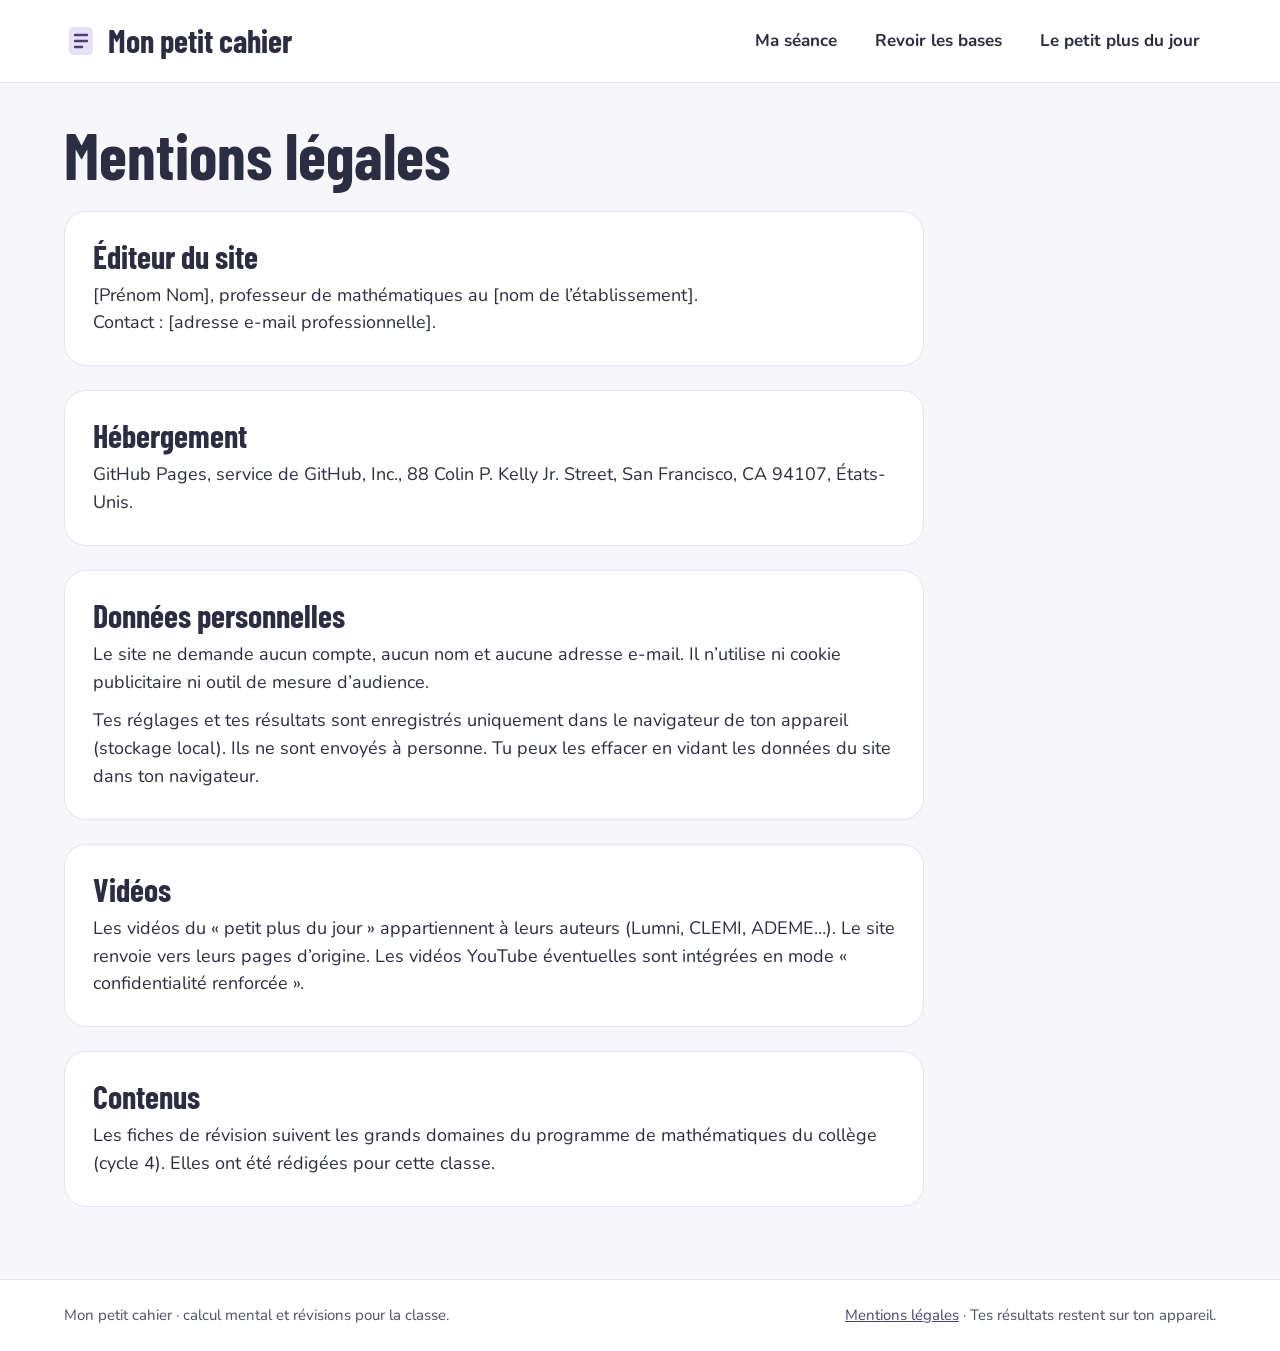
==== mentions-legales/index.html @ a5ea0465 "Add files via upload" ====
<!DOCTYPE html>
<html lang="fr">
<head>
<meta charset="utf-8">
<meta name="viewport" content="width=device-width, initial-scale=1">
<title>Mentions légales · Mon petit cahier</title>
<meta name="description" content="Mentions légales du site Mon petit cahier.">
<link rel="icon" href="data:image/svg+xml,%3Csvg xmlns='http://www.w3.org/2000/svg' viewBox='0 0 34 34'%3E%3Crect x='5' y='3' width='24' height='28' rx='5' fill='%23E6E1F5'/%3E%3Cpath d='M11 11h12M11 17h12M11 23h7' stroke='%234A3F7A' stroke-width='2.4' stroke-linecap='round'/%3E%3C/svg%3E">
<link rel="preconnect" href="https://fonts.googleapis.com">
<link rel="preconnect" href="https://fonts.gstatic.com" crossorigin>
<link href="https://fonts.googleapis.com/css2?family=Barlow+Condensed:wght@600;700&family=Nunito:wght@400;600;700;800&display=swap" rel="stylesheet">
<link rel="stylesheet" href="../assets/style.css">
</head>
<body>
<a class="skip" href="#contenu">Aller au contenu</a>
<header class="entete">
  <div class="entete-in">
    <a class="logo" href="../index.html"><svg width="34" height="34" viewBox="0 0 34 34" aria-hidden="true"><rect x="5" y="3" width="24" height="28" rx="5" fill="#E6E1F5"></rect><path d="M11 11h12M11 17h12M11 23h7" stroke="#4A3F7A" stroke-width="2.4" stroke-linecap="round"></path></svg>Mon petit cahier</a>
    <nav class="nav" aria-label="Navigation principale"><a href="../entrainement/index.html">Ma séance</a><a href="../bases/index.html">Revoir les bases</a><a href="../videos/index.html">Le petit plus du jour</a></nav>
  </div>
</header>
<main id="contenu">
<div class="wrap">
<article class="fiche">
  <h1>Mentions légales</h1>
  <section class="carte"><h2>Éditeur du site</h2>
    <p>[Prénom Nom], professeur de mathématiques au [nom de l’établissement].<br>Contact : [adresse e-mail professionnelle].</p></section>
  <section class="carte"><h2>Hébergement</h2>
    <p>GitHub Pages, service de GitHub, Inc., 88 Colin P. Kelly Jr. Street, San Francisco, CA 94107, États-Unis.</p></section>
  <section class="carte"><h2>Données personnelles</h2>
    <p>Le site ne demande aucun compte, aucun nom et aucune adresse e-mail. Il n’utilise ni cookie publicitaire ni outil de mesure d’audience.</p>
    <p style="margin-top:10px">Tes réglages et tes résultats sont enregistrés uniquement dans le navigateur de ton appareil (stockage local). Ils ne sont envoyés à personne. Tu peux les effacer en vidant les données du site dans ton navigateur.</p></section>
  <section class="carte"><h2>Vidéos</h2>
    <p>Les vidéos du « petit plus du jour » appartiennent à leurs auteurs (Lumni, CLEMI, ADEME…). Le site renvoie vers leurs pages d’origine. Les vidéos YouTube éventuelles sont intégrées en mode « confidentialité renforcée ».</p></section>
  <section class="carte"><h2>Contenus</h2>
    <p>Les fiches de révision suivent les grands domaines du programme de mathématiques du collège (cycle 4). Elles ont été rédigées pour cette classe.</p></section>
</article>
</div>
</main>
<footer class="pied">
  <div class="wrap">
    <p>Mon petit cahier · calcul mental et révisions pour la classe.</p>
    <p><a href="../mentions-legales/index.html">Mentions légales</a> · Tes résultats restent sur ton appareil.</p>
  </div>
</footer>
<script src="../assets/app.js"></script>
</body>
</html>
---- assets/style.css ----
/* Mon petit cahier — feuille de style commune */
:root{
  --fond:#F7F7FB; --blanc:#fff; --encre:#2B2D42; --doux:#4B4E66; --trait:#E6E4F0;
  --lavande:#E6E1F5; --lavande-fort:#8F7FD1; --violet:#4A3F7A; --violet-fonce:#2F2757;
  --sauge:#DDEBDF; --vert:#2E6B45; --vert-barre:#7FB38F;
  --ciel:#DCEBF7; --bleu:#1F4E79;
  --peche:#FCEBDF; --brique:#7A3E1D; --rouge:#B42318;
  --rayon:22px;
}
*{box-sizing:border-box}
html{scroll-behavior:smooth}
body{margin:0;background:var(--fond);color:var(--encre);font-family:"Nunito",system-ui,sans-serif;font-size:18px;line-height:1.55}
h1,h2,h3,.titre{font-family:"Barlow Condensed","Arial Narrow",sans-serif;font-weight:700;line-height:1;margin:0}
a{color:var(--violet)} a:hover{color:var(--violet-fonce)}
p{margin:0}
img,iframe{max-width:100%}
.wrap{max-width:1200px;margin:0 auto;padding:0 24px}
.skip{position:absolute;left:-9999px}
.skip:focus{left:16px;top:16px;background:#fff;padding:8px 12px;border-radius:8px;z-index:10}
:focus-visible{outline:3px solid var(--lavande-fort);outline-offset:2px}

/* En-tête */
.entete{background:#fff;border-bottom:1px solid var(--trait)}
.entete-in{display:flex;flex-wrap:wrap;align-items:center;justify-content:space-between;gap:12px;padding:16px 24px;max-width:1200px;margin:0 auto}
.logo{text-decoration:none;color:var(--encre);font-family:"Barlow Condensed",sans-serif;font-weight:700;font-size:32px;display:flex;align-items:center;gap:10px}
.nav{display:flex;flex-wrap:wrap;gap:6px;font-weight:700;font-size:17px}
.nav a{text-decoration:none;color:var(--encre);padding:10px 16px;border-radius:999px}
.nav a[aria-current="page"],.nav a:hover{background:var(--lavande)}

main{padding:40px 0 72px}
.pile{display:flex;flex-direction:column;gap:56px}
.surtitre{font-weight:800;color:var(--violet)}
.chapo{color:var(--doux);max-width:560px}
.carte{background:#fff;border:1px solid var(--trait);border-radius:var(--rayon);padding:28px}
.rang{display:flex;flex-wrap:wrap;gap:20px}
.rang>*{flex:1 1 420px;min-width:0}

/* Boutons */
.btn{display:inline-flex;align-items:center;justify-content:center;gap:8px;font:inherit;font-weight:800;padding:14px 24px;border:0;border-radius:14px;background:var(--violet);color:#fff;text-decoration:none;cursor:pointer;min-height:48px}
.btn:hover{background:var(--violet-fonce);color:#fff}
.btn.clair{background:#fff;color:var(--violet);border:1.5px solid var(--violet)}
.btn.clair:hover{background:var(--lavande);color:var(--violet-fonce)}
.btn:disabled{opacity:.5;cursor:default}
.actions{display:flex;flex-wrap:wrap;gap:10px;align-items:center}

/* Accueil */
.hero{display:flex;flex-wrap:wrap;gap:32px;align-items:stretch}
.hero-texte{flex:1.2 1 460px;display:flex;flex-direction:column;gap:16px;justify-content:center}
.hero h1{font-size:clamp(52px,8vw,80px);line-height:.95}
.derniere{background:var(--sauge);border-radius:14px;padding:12px 16px;font-weight:700;align-self:flex-start}

/* Vidéo */
.video{flex:1 1 380px;min-width:0;display:flex;flex-direction:column;gap:12px;padding:20px}
.video-tete{display:flex;justify-content:space-between;align-items:center;gap:8px;flex-wrap:wrap}
.pastille{font-size:14px;font-weight:800;border-radius:999px;padding:4px 12px;background:var(--ciel);color:var(--bleu)}
.ecran{aspect-ratio:16/9;background:#E9EEF7;border-radius:14px;display:flex;align-items:center;justify-content:center;overflow:hidden;text-decoration:none}
.ecran iframe{width:100%;height:100%;border:0}
.lecture{width:64px;height:64px;border-radius:50%;background:#fff;display:flex;align-items:center;justify-content:center;box-shadow:0 2px 8px rgba(43,45,66,.12)}
.reflexion{background:var(--fond);border-radius:14px;padding:12px 14px;font-size:15px}
.petit{font-size:15px;color:var(--doux)}

/* Chapitres */
.chapitres{display:grid;grid-template-columns:repeat(auto-fill,minmax(250px,1fr));gap:12px}
.chap{text-decoration:none;color:var(--encre);border-radius:18px;padding:16px 18px;display:flex;gap:12px;align-items:baseline}
.chap:hover{color:var(--encre);filter:brightness(.97)}
.chap .num{font-family:"Barlow Condensed",sans-serif;font-weight:700;font-size:32px}
.d-nombres{background:var(--lavande)} .d-nombres .num{color:var(--violet)}
.d-propor{background:var(--sauge)} .d-propor .num{color:var(--vert)}
.d-espace{background:var(--ciel)} .d-espace .num{color:var(--bleu)}
.d-donnees{background:var(--peche)} .d-donnees .num{color:var(--brique)}
.legende{display:flex;flex-wrap:wrap;gap:16px;font-size:15px;color:var(--doux)}
.legende i{width:14px;height:14px;border-radius:4px;display:inline-block;margin-right:6px;vertical-align:-2px}

/* Entraînement */
.niveaux{display:flex;align-items:flex-end;gap:8px;height:96px}
.niveaux button{flex:1;border:0;border-radius:10px;background:#EDEBF5;cursor:pointer;position:relative}
.niveaux button.plein{background:#C9BFEA}
.niveaux button[aria-pressed="true"]{background:var(--lavande-fort)}
.niveaux button span{position:absolute;bottom:6px;left:0;right:0;text-align:center;font-weight:800;color:var(--encre);font-size:15px}
.niv-desc{font-family:"Barlow Condensed",sans-serif;font-weight:700;font-size:24px;margin-top:10px}
.ops{display:flex;flex-wrap:wrap;gap:8px}
.ops label{display:flex;align-items:center;gap:8px;border-radius:12px;padding:10px 14px;font-weight:700;background:#F2F2F6;cursor:pointer}
.ops label:has(input:checked){background:var(--sauge)}
.ops input,.case input{width:20px;height:20px;accent-color:var(--vert)}
.case{display:flex;align-items:center;gap:8px;font-weight:600;color:var(--doux)}
.label{font-weight:800;margin-bottom:10px}
.alerte{color:var(--rouge);font-weight:700;min-height:1.5em}

.jeu{max-width:640px;margin:0 auto;text-align:center;display:flex;flex-direction:column;gap:24px;align-items:center}
.points{display:flex;gap:6px;justify-content:center}
.points i{width:14px;height:14px;border-radius:50%;background:#EDEBF5}
.points i.fait{background:var(--lavande-fort)}
.points i.actuel{background:var(--violet)}
.calcul{font-family:"Barlow Condensed",sans-serif;font-weight:700;font-size:clamp(64px,14vw,120px);line-height:1}
.reponse{display:flex;gap:10px;justify-content:center;flex-wrap:wrap}
.reponse input{font:inherit;font-size:32px;font-weight:800;width:220px;text-align:center;padding:10px 12px;border:2px solid var(--trait);border-radius:14px;background:#fff;color:var(--encre)}
.reponse input:focus{border-color:var(--lavande-fort);outline:none}
.chrono{font-weight:800;color:var(--doux)}

.score{font-family:"Barlow Condensed",sans-serif;font-weight:700;font-size:72px;line-height:1;color:var(--violet)}
.score small{font-size:36px;color:#6E6A8A}
.barres{display:flex;flex-direction:column;gap:10px}
.barre-tete{display:flex;justify-content:space-between;font-weight:700}
.barre{height:10px;border-radius:5px;background:#EDEBF5}
.barre div{height:100%;border-radius:5px;background:var(--vert-barre)}
.mot{background:var(--peche);border-radius:16px;padding:18px;display:flex;flex-direction:column;gap:10px}
.mot h3{font-size:26px;color:var(--brique)}
.mot.bravo{background:var(--sauge)} .mot.bravo h3{color:var(--vert)}
.detail summary{cursor:pointer;font-weight:800}
.detail ol{padding-left:22px;margin:10px 0 0;display:flex;flex-direction:column;gap:4px}
.ok{color:var(--vert);font-weight:800} .ko{color:var(--rouge);font-weight:800}
.barre-txt{text-decoration:line-through;color:var(--doux)}

/* Fiches */
.fil{font-size:15px;color:var(--doux);margin-bottom:12px}
.fiche{display:flex;flex-direction:column;gap:24px;max-width:860px}
.fiche h1{font-size:clamp(44px,7vw,64px)}
.fiche h2{font-size:32px;margin-bottom:10px}
.fiche ul{margin:0;padding-left:22px;display:flex;flex-direction:column;gap:6px}
.exemple{background:var(--fond);border-radius:14px;padding:16px 18px}
.verif{display:flex;flex-direction:column;gap:12px}
.verif-ligne{display:flex;flex-wrap:wrap;align-items:center;gap:10px}
.verif-ligne .q{font-weight:800;min-width:200px}
.verif-ligne input{font:inherit;font-weight:700;width:140px;padding:8px 10px;border:2px solid var(--trait);border-radius:10px}
.verif-ligne .res{font-weight:700}

/* Vidéos */
.semaine{display:grid;grid-template-columns:repeat(auto-fill,minmax(200px,1fr));gap:12px}
.jour{border-radius:18px;padding:16px}
.jour b{display:block;font-family:"Barlow Condensed",sans-serif;font-size:26px}
.liste-videos{display:flex;flex-direction:column;gap:10px;padding:0;margin:0;list-style:none}
.liste-videos li{background:#fff;border:1px solid var(--trait);border-radius:14px;padding:14px 16px;display:flex;flex-wrap:wrap;gap:10px;justify-content:space-between;align-items:center}

.pied{border-top:1px solid var(--trait);background:#fff;padding:24px 0;font-size:15px;color:var(--doux)}
.pied .wrap{display:flex;flex-wrap:wrap;justify-content:space-between;gap:12px}
.cache{display:none !important}

@media (max-width:600px){
  body{font-size:17px}
  .carte{padding:20px}
  main{padding-top:24px}
}
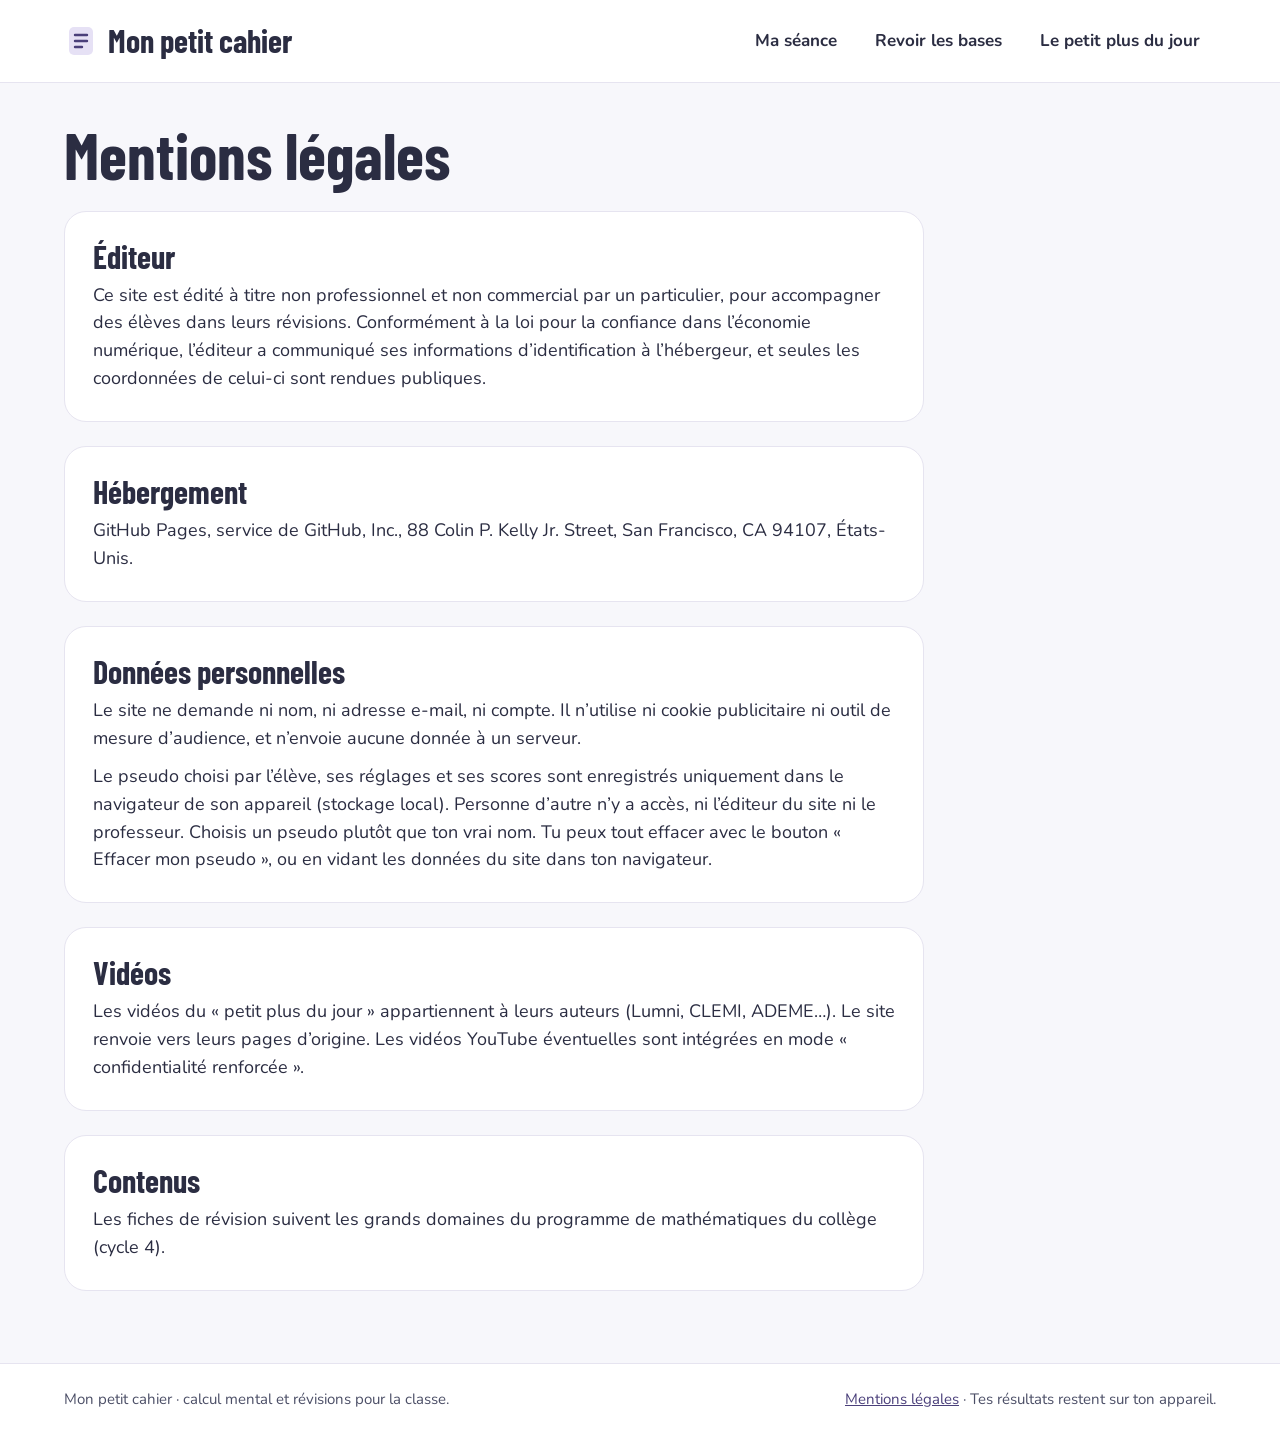
==== commit e8484feb: "Add files via upload" ====
--- a/mentions-legales/index.html
+++ b/mentions-legales/index.html
@@ -23,17 +23,17 @@
 <div class="wrap">
 <article class="fiche">
   <h1>Mentions légales</h1>
-  <section class="carte"><h2>Éditeur du site</h2>
-    <p>[Prénom Nom], professeur de mathématiques au [nom de l’établissement].<br>Contact : [adresse e-mail professionnelle].</p></section>
+  <section class="carte"><h2>Éditeur</h2>
+    <p>Ce site est édité à titre non professionnel et non commercial par un particulier, pour accompagner des élèves dans leurs révisions. Conformément à la loi pour la confiance dans l’économie numérique, l’éditeur a communiqué ses informations d’identification à l’hébergeur, et seules les coordonnées de celui-ci sont rendues publiques.</p></section>
   <section class="carte"><h2>Hébergement</h2>
     <p>GitHub Pages, service de GitHub, Inc., 88 Colin P. Kelly Jr. Street, San Francisco, CA 94107, États-Unis.</p></section>
   <section class="carte"><h2>Données personnelles</h2>
-    <p>Le site ne demande aucun compte, aucun nom et aucune adresse e-mail. Il n’utilise ni cookie publicitaire ni outil de mesure d’audience.</p>
-    <p style="margin-top:10px">Tes réglages et tes résultats sont enregistrés uniquement dans le navigateur de ton appareil (stockage local). Ils ne sont envoyés à personne. Tu peux les effacer en vidant les données du site dans ton navigateur.</p></section>
+    <p>Le site ne demande ni nom, ni adresse e-mail, ni compte. Il n’utilise ni cookie publicitaire ni outil de mesure d’audience, et n’envoie aucune donnée à un serveur.</p>
+    <p style="margin-top:10px">Le pseudo choisi par l’élève, ses réglages et ses scores sont enregistrés uniquement dans le navigateur de son appareil (stockage local). Personne d’autre n’y a accès, ni l’éditeur du site ni le professeur. Choisis un pseudo plutôt que ton vrai nom. Tu peux tout effacer avec le bouton « Effacer mon pseudo », ou en vidant les données du site dans ton navigateur.</p></section>
   <section class="carte"><h2>Vidéos</h2>
     <p>Les vidéos du « petit plus du jour » appartiennent à leurs auteurs (Lumni, CLEMI, ADEME…). Le site renvoie vers leurs pages d’origine. Les vidéos YouTube éventuelles sont intégrées en mode « confidentialité renforcée ».</p></section>
   <section class="carte"><h2>Contenus</h2>
-    <p>Les fiches de révision suivent les grands domaines du programme de mathématiques du collège (cycle 4). Elles ont été rédigées pour cette classe.</p></section>
+    <p>Les fiches de révision suivent les grands domaines du programme de mathématiques du collège (cycle 4).</p></section>
 </article>
 </div>
 </main>
--- a/assets/style.css
+++ b/assets/style.css
@@ -111,6 +111,21 @@
 .ok{color:var(--vert);font-weight:800} .ko{color:var(--rouge);font-weight:800}
 .barre-txt{text-decoration:line-through;color:var(--doux)}
 
+/* Pseudo et progrès */
+.champ{font:inherit;font-size:18px;font-weight:700;padding:11px 14px;border:2px solid var(--trait);border-radius:14px;min-width:0;width:260px;max-width:100%;color:var(--encre)}
+.champ:focus{border-color:var(--lavande-fort);outline:none}
+.tuiles{display:grid;grid-template-columns:repeat(auto-fit,minmax(160px,1fr));gap:10px}
+.tuiles.cinq{grid-template-columns:repeat(auto-fit,minmax(110px,1fr))}
+.tuile{background:var(--fond);border-radius:16px;padding:14px 16px;display:flex;flex-direction:column;gap:2px}
+.tuile b{font-family:"Barlow Condensed",sans-serif;font-size:36px;line-height:1.05;color:var(--violet)}
+.tuile.parfait{background:var(--sauge)} .tuile.parfait b{color:var(--vert)}
+.graph{display:flex;align-items:flex-end;gap:8px;height:170px;padding-top:4px}
+.col{flex:1;height:100%;display:flex;flex-direction:column;align-items:center;gap:4px;min-width:0}
+.col-zone{flex:1;width:100%;display:flex;align-items:flex-end;justify-content:center;min-height:0}
+.col-barre{width:100%;max-width:44px;border-radius:8px 8px 4px 4px;background:var(--lavande-fort)}
+.col-val{font-weight:800;font-size:15px}
+.col-niv{font-size:13px;color:var(--doux)}
+
 /* Fiches */
 .fil{font-size:15px;color:var(--doux);margin-bottom:12px}
 .fiche{display:flex;flex-direction:column;gap:24px;max-width:860px}
